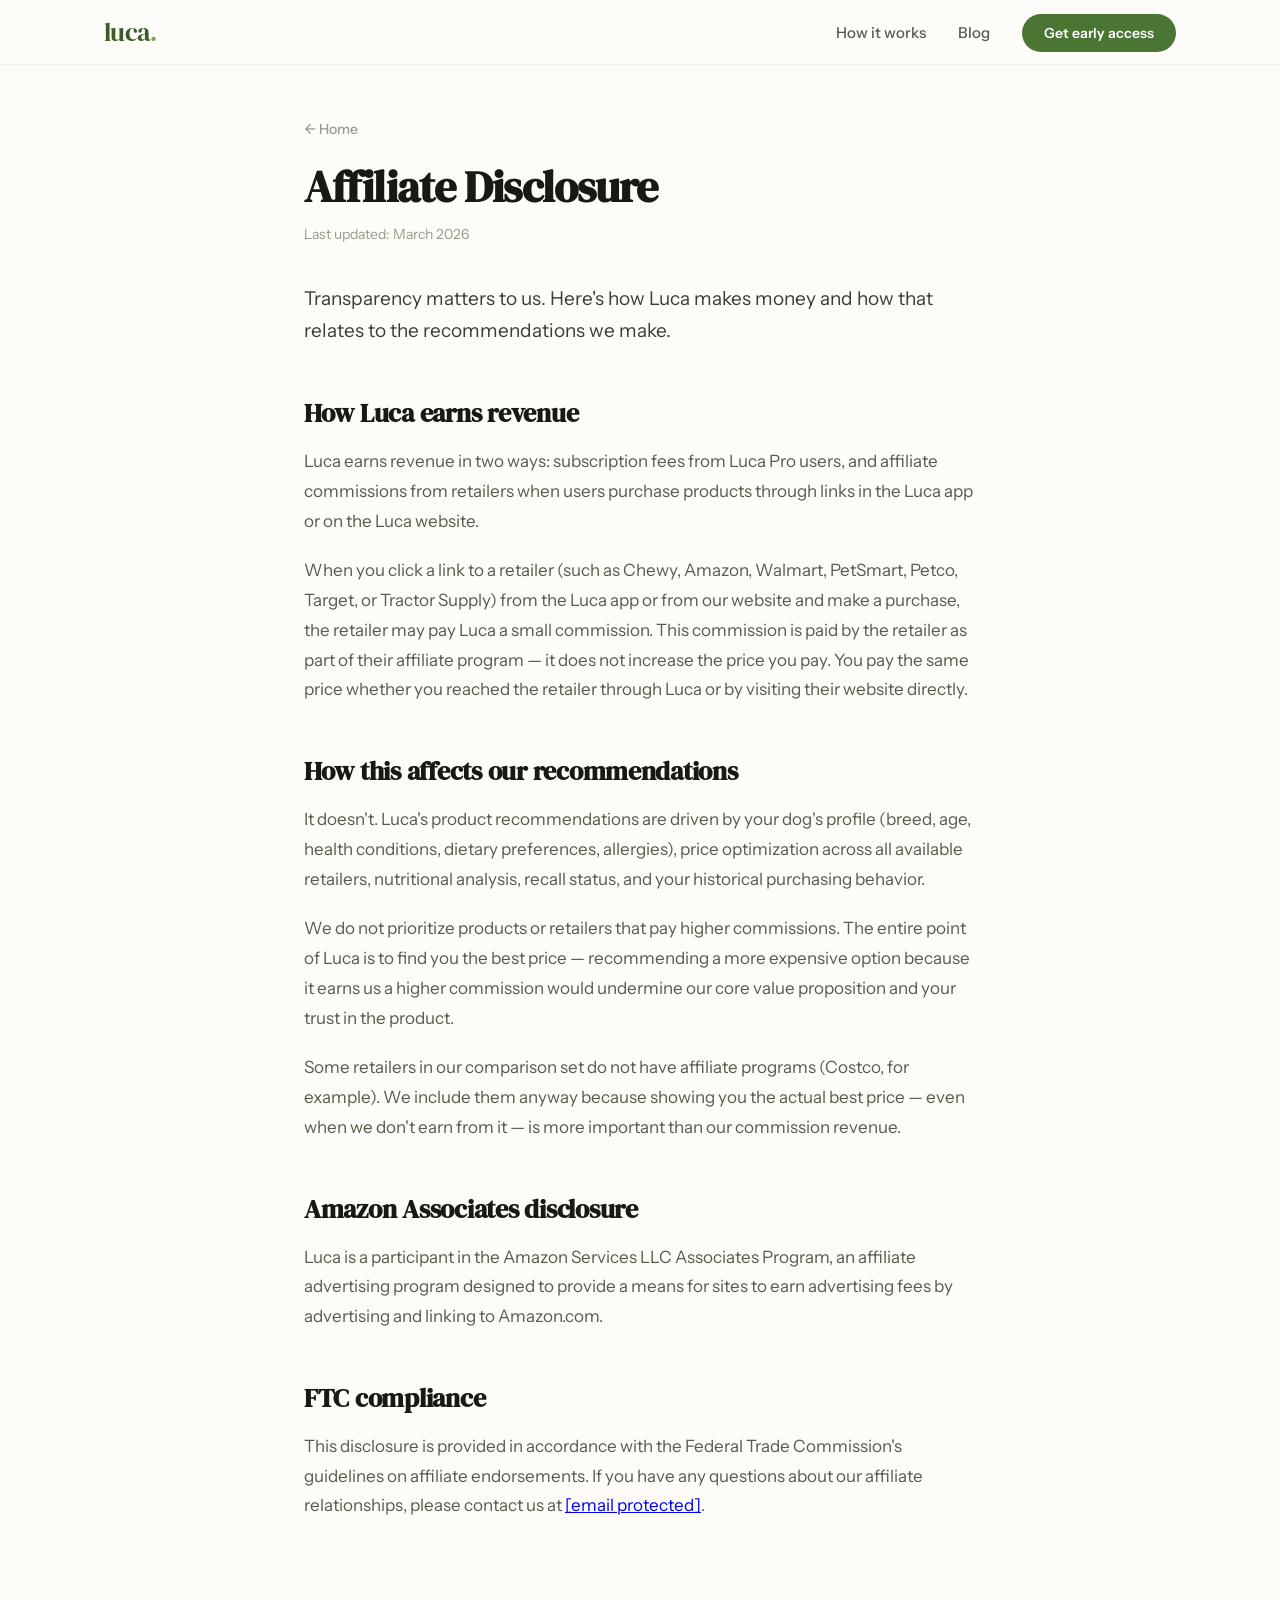
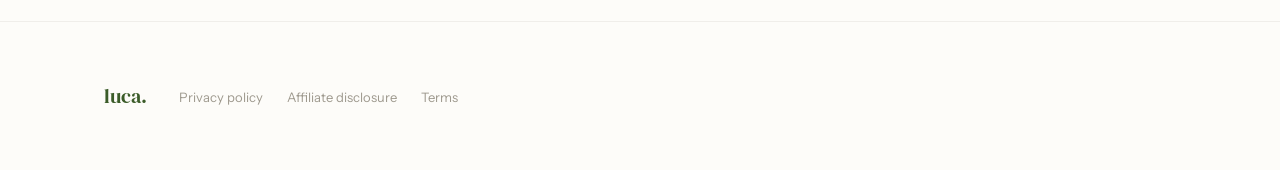
==== disclosure.html @ bdb02cc6 "initial site" ====
<!DOCTYPE html>
<html lang="en">
<head>
<meta charset="UTF-8">
<meta name="viewport" content="width=device-width, initial-scale=1.0">
<title>Affiliate Disclosure — Luca</title>
<link rel="preconnect" href="https://fonts.googleapis.com">
<link rel="preconnect" href="https://fonts.gstatic.com" crossorigin>
<link href="https://fonts.googleapis.com/css2?family=DM+Serif+Display:ital@0;1&family=Instrument+Sans:wght@400;500;600&display=swap" rel="stylesheet">
<link rel="stylesheet" href="blog-styles.css">
</head>
<body>
<nav id="nav" class="scrolled">
  <div class="container">
    <a href="/" class="nav-wordmark">luca<span>.</span></a>
    <ul class="nav-links">
      <li><a href="/#how-it-works">How it works</a></li>
      <li><a href="/#blog">Blog</a></li>
      <li><a href="/#signup" class="nav-cta">Get early access</a></li>
    </ul>
  </div>
</nav>

<article class="blog-post">
  <div class="container">
    <div class="post-meta">
      <a href="/" class="back-link">← Home</a>
    </div>
    <h1>Affiliate Disclosure</h1>
    <p class="post-date">Last updated: March 2026</p>

    <div class="post-body">
      <p class="lede">Transparency matters to us. Here's how Luca makes money and how that relates to the recommendations we make.</p>

      <h2>How Luca earns revenue</h2>

      <p>Luca earns revenue in two ways: subscription fees from Luca Pro users, and affiliate commissions from retailers when users purchase products through links in the Luca app or on the Luca website.</p>

      <p>When you click a link to a retailer (such as Chewy, Amazon, Walmart, PetSmart, Petco, Target, or Tractor Supply) from the Luca app or from our website and make a purchase, the retailer may pay Luca a small commission. This commission is paid by the retailer as part of their affiliate program — it does not increase the price you pay. You pay the same price whether you reached the retailer through Luca or by visiting their website directly.</p>

      <h2>How this affects our recommendations</h2>

      <p>It doesn't. Luca's product recommendations are driven by your dog's profile (breed, age, health conditions, dietary preferences, allergies), price optimization across all available retailers, nutritional analysis, recall status, and your historical purchasing behavior.</p>

      <p>We do not prioritize products or retailers that pay higher commissions. The entire point of Luca is to find you the best price — recommending a more expensive option because it earns us a higher commission would undermine our core value proposition and your trust in the product.</p>

      <p>Some retailers in our comparison set do not have affiliate programs (Costco, for example). We include them anyway because showing you the actual best price — even when we don't earn from it — is more important than our commission revenue.</p>

      <h2>Amazon Associates disclosure</h2>

      <p>Luca is a participant in the Amazon Services LLC Associates Program, an affiliate advertising program designed to provide a means for sites to earn advertising fees by advertising and linking to Amazon.com.</p>

      <h2>FTC compliance</h2>

      <p>This disclosure is provided in accordance with the Federal Trade Commission's guidelines on affiliate endorsements. If you have any questions about our affiliate relationships, please contact us at <a href="/cdn-cgi/l/email-protection" class="__cf_email__" data-cfemail="751d1019191a3519001614131a07111a12065b140505">[email&#160;protected]</a>.</p>
    </div>
  </div>
</article>

<footer>
  <div class="container">
    <div class="footer-left">
      <span class="footer-wordmark">luca.</span>
      <ul class="footer-links">
        <li><a href="privacy.html">Privacy policy</a></li>
        <li><a href="disclosure.html">Affiliate disclosure</a></li>
        <li><a href="terms.html">Terms</a></li>
      </ul
---- blog-styles.css ----
:root {
  --sage-50: #F4F7F1;
  --sage-100: #E4EBD9;
  --sage-200: #C9D8B4;
  --sage-300: #A6BF87;
  --sage-400: #7FA35C;
  --sage-500: #5A8F3E;
  --sage-600: #4A7533;
  --sage-700: #3B5C29;
  --sage-800: #2D4520;
  --sage-900: #1E2E15;
  --amber-50: #FFF9EE;
  --amber-100: #FFF0D4;
  --amber-200: #FFE0A8;
  --amber-500: #E89E1C;
  --amber-600: #C07E12;
  --coral-50: #FFF5F3;
  --coral-100: #FFE4DE;
  --coral-500: #E8634A;
  --warm-white: #FDFCF9;
  --warm-50: #FAF9F6;
  --warm-100: #F0EEEA;
  --warm-200: #E0DDD7;
  --warm-300: #C5C1B8;
  --warm-400: #9E998E;
  --warm-500: #7A7568;
  --warm-600: #5C584D;
  --warm-700: #3E3B34;
  --warm-800: #2A2822;
  --warm-900: #1A1815;
  --font-display: 'DM Serif Display', Georgia, serif;
  --font-body: 'Instrument Sans', -apple-system, sans-serif;
}

* { margin: 0; padding: 0; box-sizing: border-box; }
html { scroll-behavior: smooth; }
body {
  font-family: var(--font-body);
  background: var(--warm-white);
  color: var(--warm-800);
  -webkit-font-smoothing: antialiased;
}

.container { max-width: 1120px; margin: 0 auto; padding: 0 24px; }

/* Nav (same as main) */
nav {
  position: fixed; top: 0; left: 0; right: 0; z-index: 100;
  padding: 20px 0; transition: all 0.4s cubic-bezier(0.16,1,0.3,1);
}
nav.scrolled {
  background: rgba(253,252,249,0.92);
  backdrop-filter: blur(20px); -webkit-backdrop-filter: blur(20px);
  padding: 14px 0; box-shadow: 0 1px 0 rgba(0,0,0,0.05);
}
nav .container { display: flex; justify-content: space-between; align-items: center; }
.nav-wordmark {
  font-family: var(--font-display); font-size: 26px;
  color: var(--sage-700); text-decoration: none; letter-spacing: -0.02em;
}
.nav-wordmark span { color: var(--sage-400); font-style: italic; }
.nav-links { display: flex; align-items: center; gap: 32px; list-style: none; }
.nav-links a { font-size: 15px; font-weight: 500; color: var(--warm-600); text-decoration: none; transition: color 0.2s; }
.nav-links a:hover { color: var(--sage-600); }
.nav-cta {
  background: var(--sage-600); color: white !important;
  padding: 10px 22px; border-radius: 100px;
  font-size: 14px !important; font-weight: 600 !important;
  transition: all 0.25s cubic-bezier(0.16,1,0.3,1) !important;
}
.nav-cta:hover { background: var(--sage-700) !important; transform: translateY(-1px); box-shadow: 0 4px 12px rgba(90,143,62,0.25); }

/* Blog post */
.blog-post {
  padding: 120px 0 80px;
}

.blog-post .container {
  max-width: 720px;
}

.post-meta {
  display: flex; align-items: center; gap: 16px;
  margin-bottom: 24px;
}

.back-link {
  font-size: 14px; font-weight: 500; color: var(--warm-400);
  text-decoration: none; transition: color 0.2s;
}
.back-link:hover { color: var(--sage-600); }

.post-tag {
  display: inline-block; font-size: 11px; font-weight: 600;
  text-transform: uppercase; letter-spacing: 0.08em;
  padding: 5px 12px; border-radius: 100px;
}
.post-tag.prices { background: var(--amber-100); color: var(--amber-600); }
.post-tag.safety { background: var(--coral-100); color: var(--coral-500); }
.post-tag.nutrition { background: var(--sage-100); color: var(--sage-700); }

.blog-post h1 {
  font-family: var(--font-display);
  font-size: clamp(32px, 4.5vw, 44px);
  line-height: 1.15;
  color: var(--warm-900);
  letter-spacing: -0.02em;
  margin-bottom: 12px;
}

.post-date {
  font-size: 14px; color: var(--warm-400);
  margin-bottom: 40px;
}

.post-hero-img {
  margin-bottom: 48px; border-radius: 20px; overflow: hidden;
}
.post-hero-img img {
  width: 100%; height: 400px; object-fit: cover; display: block;
}

/* Post body */
.post-body h2 {
  font-family: var(--font-display);
  font-size: 26px;
  color: var(--warm-900);
  letter-spacing: -0.01em;
  margin-top: 48px;
  margin-bottom: 16px;
}

.post-body p {
  font-size: 17px;
  line-height: 1.75;
  color: var(--warm-600);
  margin-bottom: 20px;
}

.post-body p strong {
  color: var(--warm-800);
  font-weight: 600;
}

.post-body .lede {
  font-size: 19px;
  line-height: 1.7;
  color: var(--warm-700);
  margin-bottom: 24px;
}

/* Price table (blog-specific) */
.price-table {
  margin: 28px 0 32px;
  border-radius: 16px;
  border: 1px solid var(--warm-100);
  overflow: hidden;
  background: white;
}

.price-table-row {
  display: flex; justify-content: space-between; align-items: center;
  padding: 16px 24px;
  border-bottom: 1px solid var(--warm-100);
  font-size: 15px;
}
.price-table-row:last-child { border-bottom: none; }

.retailer-name { font-weight: 500; color: var(--warm-700); }
.retailer-price { font-weight: 600; }
.retailer-price.high { color: var(--coral-500); }
.retailer-price.mid { color: var(--warm-600); }
.retailer-price.low { color: var(--sage-600); }

.price-table-row.best {
  background: var(--amber-50);
}
.price-table-row.best .retailer-name { color: var(--amber-600); font-weight: 600; }
.price-table-row.best .retailer-price { color: var(--amber-600); }

/* Post CTA */
.post-cta {
  margin-top: 56px;
  padding: 40px;
  background: var(--sage-50);
  border: 1px solid var(--sage-200);
  border-radius: 20px;
  text-align: center;
}

.post-cta h3 {
  font-family: var(--font-display);
  font-size: 24px;
  color: var(--warm-900);
  margin-bottom: 8px;
}

.post-cta p {
  font-size: 15px !important;
  color: var(--warm-500) !important;
  margin-bottom: 24px !important;
}

.post-cta-btn {
  display: inline-block;
  padding: 14px 32px;
  background: var(--sage-600);
  color: white;
  border-radius: 12px;
  font-size: 15px;
  font-weight: 600;
  text-decoration: none;
  transition: all 0.3s cubic-bezier(0.16,1,0.3,1);
}
.post-cta-btn:hover {
  background: var(--sage-700);
  transform: translateY(-2px);
  box-shadow: 0 8px 24px rgba(90,143,62,0.25);
}

/* Footer */
footer {
  padding: 60px 0; border-top: 1px solid var(--warm-100);
}
footer .container { display: flex; justify-content: space-between; align-items: center; }
.footer-left { display: flex; align-items: center; gap: 32px; }
.footer-wordmark { font-family: var(--font-display); font-size: 20px; color: var(--sage-700); }
.footer-links { display: flex; gap: 24px; list-style: none; }
.footer-links a { font-size: 13px; color: var(--warm-400); text-decoration: none; transition: color 0.2s; }
.footer-links a:hover { color: var(--warm-600); }
.footer-right { font-size: 13px; color: var(--warm-300); }

@media (max-width: 900px) {
  .nav-links { display: none; }
  .post-hero-img img { height: 260px; }
  footer .container { flex-direction: column; gap: 20px; text-align: center; }
  .footer-left { flex-direction: column; gap: 16px; }
}
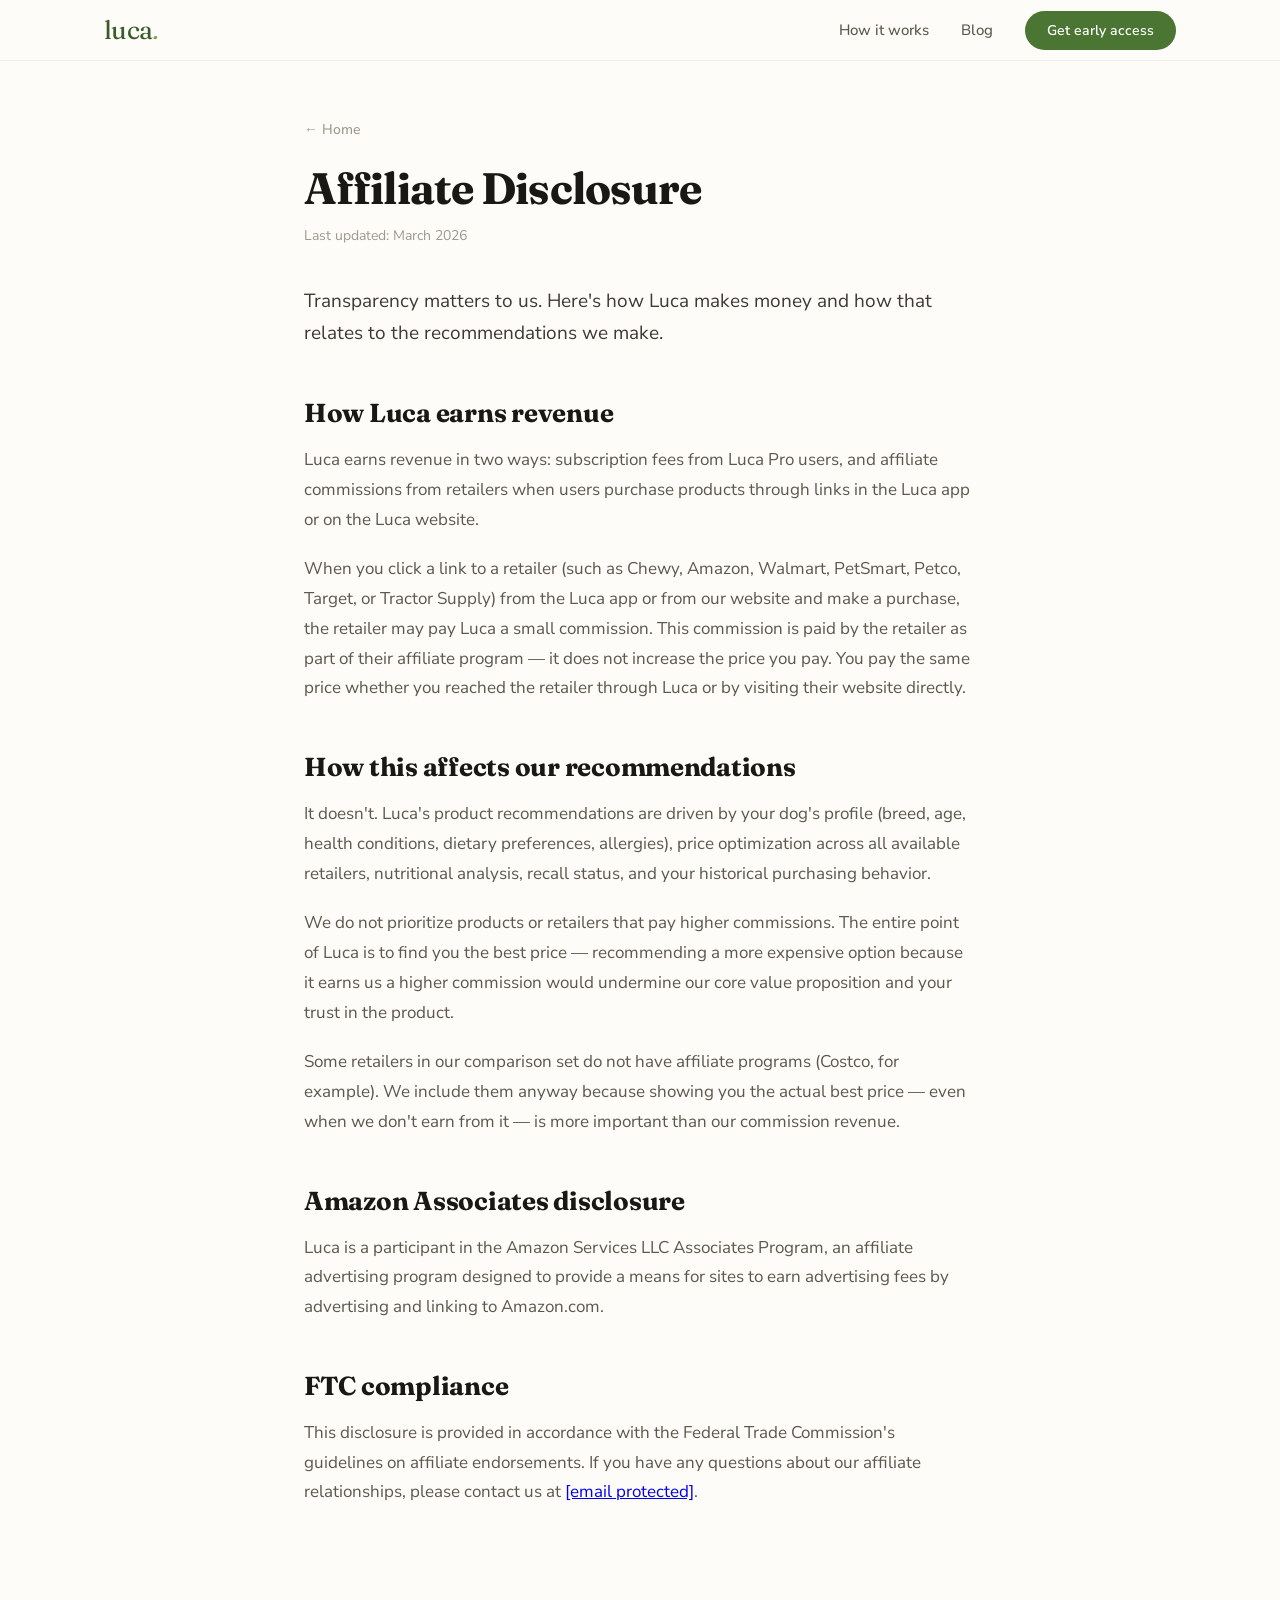
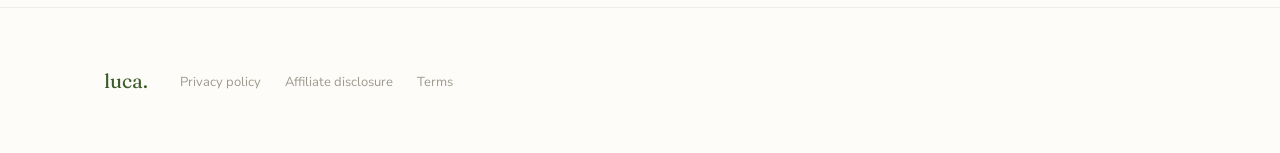
==== commit 06400005: "add terms, fix nav links and fonts" ====
--- a/disclosure.html
+++ b/disclosure.html
@@ -6,7 +6,7 @@
 <title>Affiliate Disclosure — Luca</title>
 <link rel="preconnect" href="https://fonts.googleapis.com">
 <link rel="preconnect" href="https://fonts.gstatic.com" crossorigin>
-<link href="https://fonts.googleapis.com/css2?family=DM+Serif+Display:ital@0;1&family=Instrument+Sans:wght@400;500;600&display=swap" rel="stylesheet">
+<link href="https://fonts.googleapis.com/css2?family=Fraunces:ital,opsz,wght@0,9..144,500;0,9..144,600;0,9..144,700;0,9..144,800;1,9..144,500;1,9..144,700&family=Nunito+Sans:wght@400;500;600;700&display=swap" rel="stylesheet">
 <link rel="stylesheet" href="blog-styles.css">
 </head>
 <body>
@@ -14,7 +14,7 @@
   <div class="container">
     <a href="/" class="nav-wordmark">luca<span>.</span></a>
     <ul class="nav-links">
-      <li><a href="/#how-it-works">How it works</a></li>
+      <li><a href="/#how">How it works</a></li>
       <li><a href="/#blog">Blog</a></li>
       <li><a href="/#signup" class="nav-cta">Get early access</a></li>
     </ul>
@@ -52,7 +52,7 @@
 
       <h2>FTC compliance</h2>
 
-      <p>This disclosure is provided in accordance with the Federal Trade Commission's guidelines on affiliate endorsements. If you have any questions about our affiliate relationships, please contact us at <a href="/cdn-cgi/l/email-protection" class="__cf_email__" data-cfemail="751d1019191a3519001614131a07111a12065b140505">[email&#160;protected]</a>.</p>
+      <p>This disclosure is provided in accordance with the Federal Trade Commission's guidelines on affiliate endorsements. If you have any questions about our affiliate relationships, please contact us at <a href="/cdn-cgi/l/email-protection" class="__cf_email__" data-cfemail="ff979a939390bf938a9c9e99908d9b90988cd19e8f8f">[email&#160;protected]</a>.</p>
     </div>
   </div>
 </article>
--- a/blog-styles.css
+++ b/blog-styles.css
@@ -28,8 +28,8 @@
   --warm-700: #3E3B34;
   --warm-800: #2A2822;
   --warm-900: #1A1815;
-  --font-display: 'DM Serif Display', Georgia, serif;
-  --font-body: 'Instrument Sans', -apple-system, sans-serif;
+  --font-display: 'Fraunces', Georgia, serif;
+  --font-body: 'Nunito Sans', -apple-system, sans-serif;
 }
 
 * { margin: 0; padding: 0; box-sizing: border-box; }
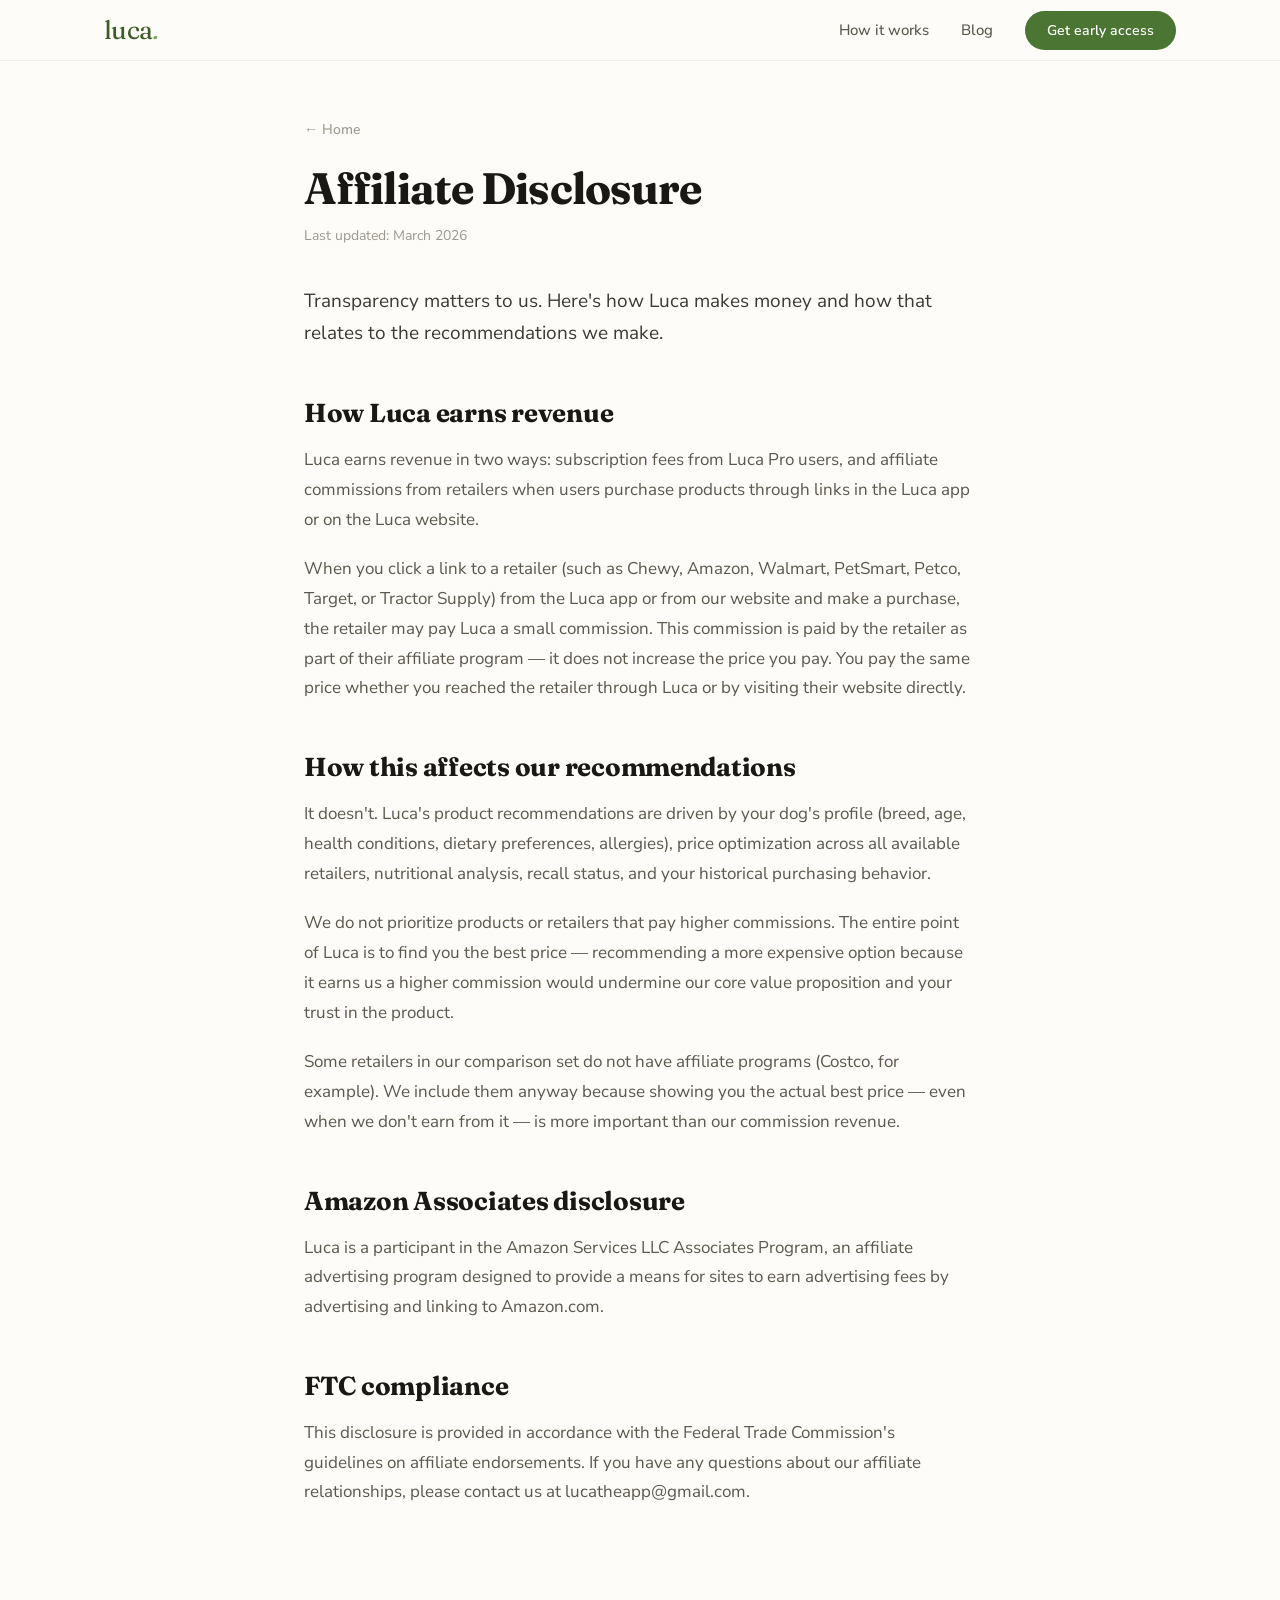
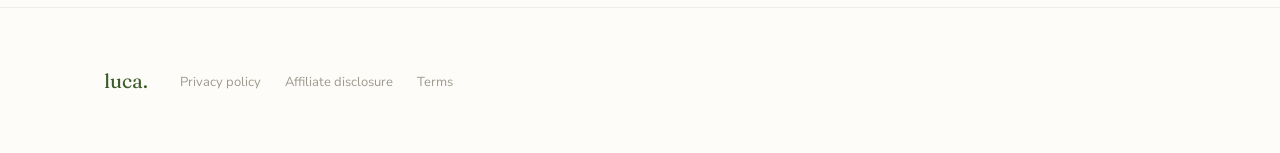
==== commit a28b94d4: "fix contact emails, add terms, fix nav links and fonts" ====
--- a/disclosure.html
+++ b/disclosure.html
@@ -52,7 +52,7 @@
 
       <h2>FTC compliance</h2>
 
-      <p>This disclosure is provided in accordance with the Federal Trade Commission's guidelines on affiliate endorsements. If you have any questions about our affiliate relationships, please contact us at <a href="/cdn-cgi/l/email-protection" class="__cf_email__" data-cfemail="ff979a939390bf938a9c9e99908d9b90988cd19e8f8f">[email&#160;protected]</a>.</p>
+      <p>This disclosure is provided in accordance with the Federal Trade Commission's guidelines on affiliate endorsements. If you have any questions about our affiliate relationships, please contact us at lucatheapp@gmail.com.</p>
     </div>
   </div>
 </article>
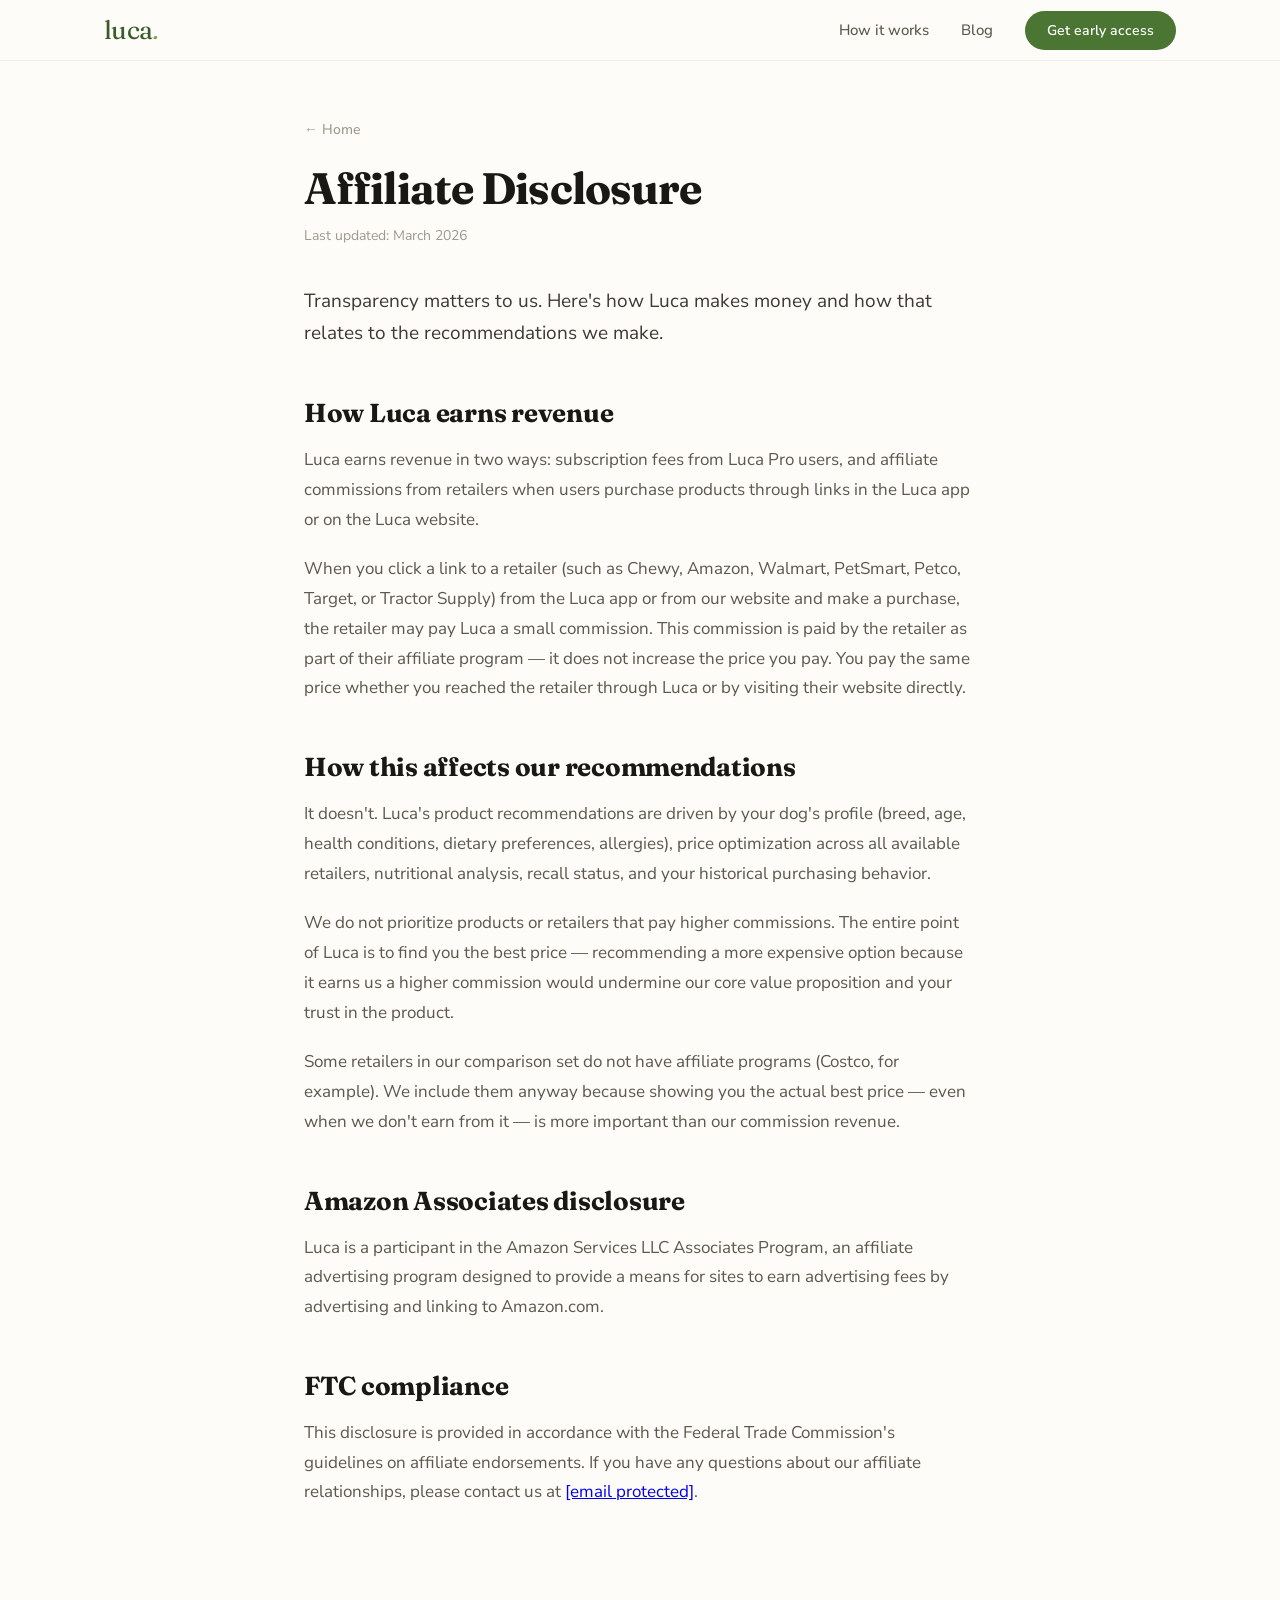
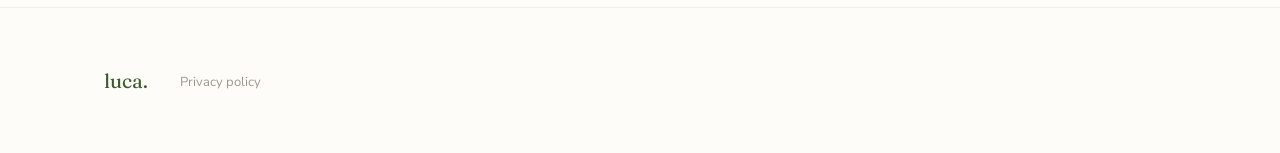
==== commit bbf6bc8a: "full redesign with 3D dog faces" ====
--- a/disclosure.html
+++ b/disclosure.html
@@ -52,7 +52,7 @@
 
       <h2>FTC compliance</h2>
 
-      <p>This disclosure is provided in accordance with the Federal Trade Commission's guidelines on affiliate endorsements. If you have any questions about our affiliate relationships, please contact us at lucatheapp@gmail.com.</p>
+      <p>This disclosure is provided in accordance with the Federal Trade Commission's guidelines on affiliate endorsements. If you have any questions about our affiliate relationships, please contact us at <a href="/cdn-cgi/l/email-protection" class="__cf_email__" data-cfemail="224e574143564a4743525262454f434b4e0c414d4f">[email&#160;protected]</a>.</p>
     </div>
   </div>
 </article>
@@ -63,6 +63,4 @@
       <span class="footer-wordmark">luca.</span>
       <ul class="footer-links">
         <li><a href="privacy.html">Privacy policy</a></li>
-        <li><a href="disclosure.html">Affiliate disclosure</a></li>
-        <li><a href="terms.html">Terms</a></li>
-      </ul+   
